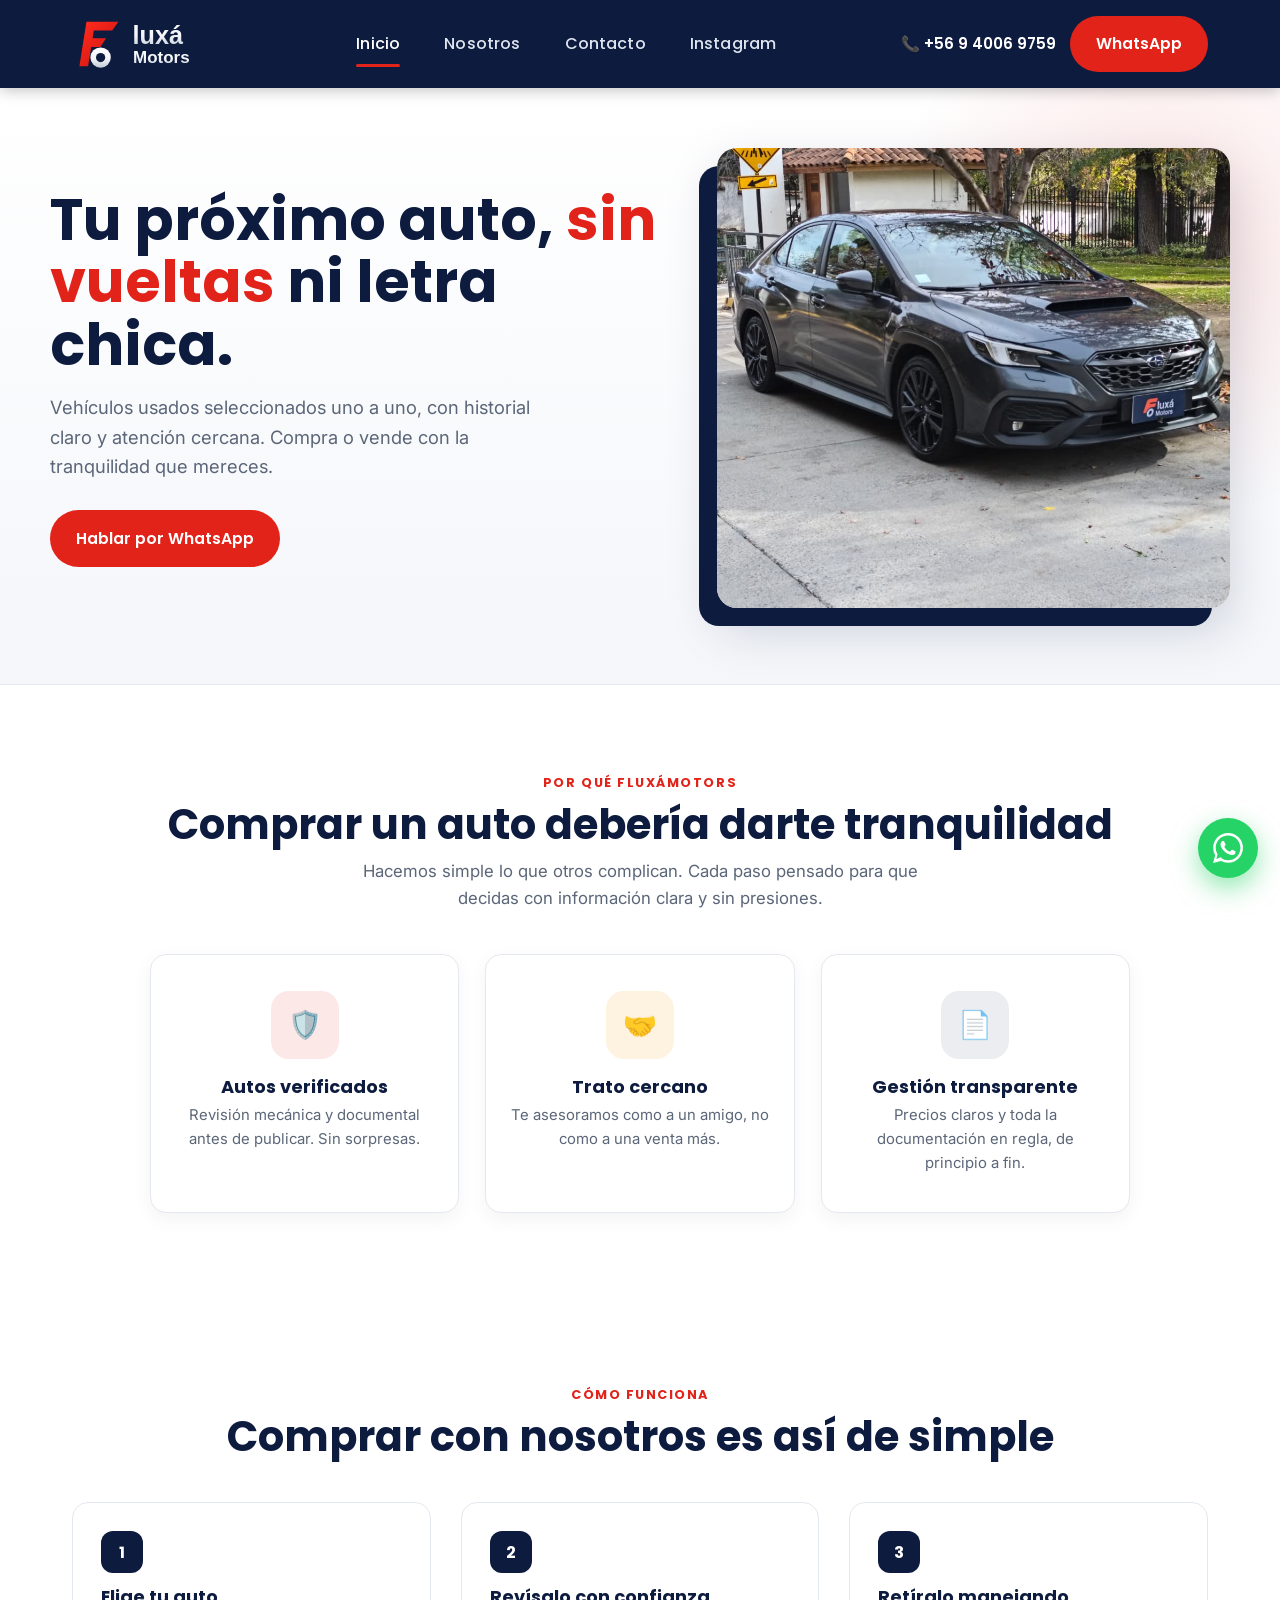
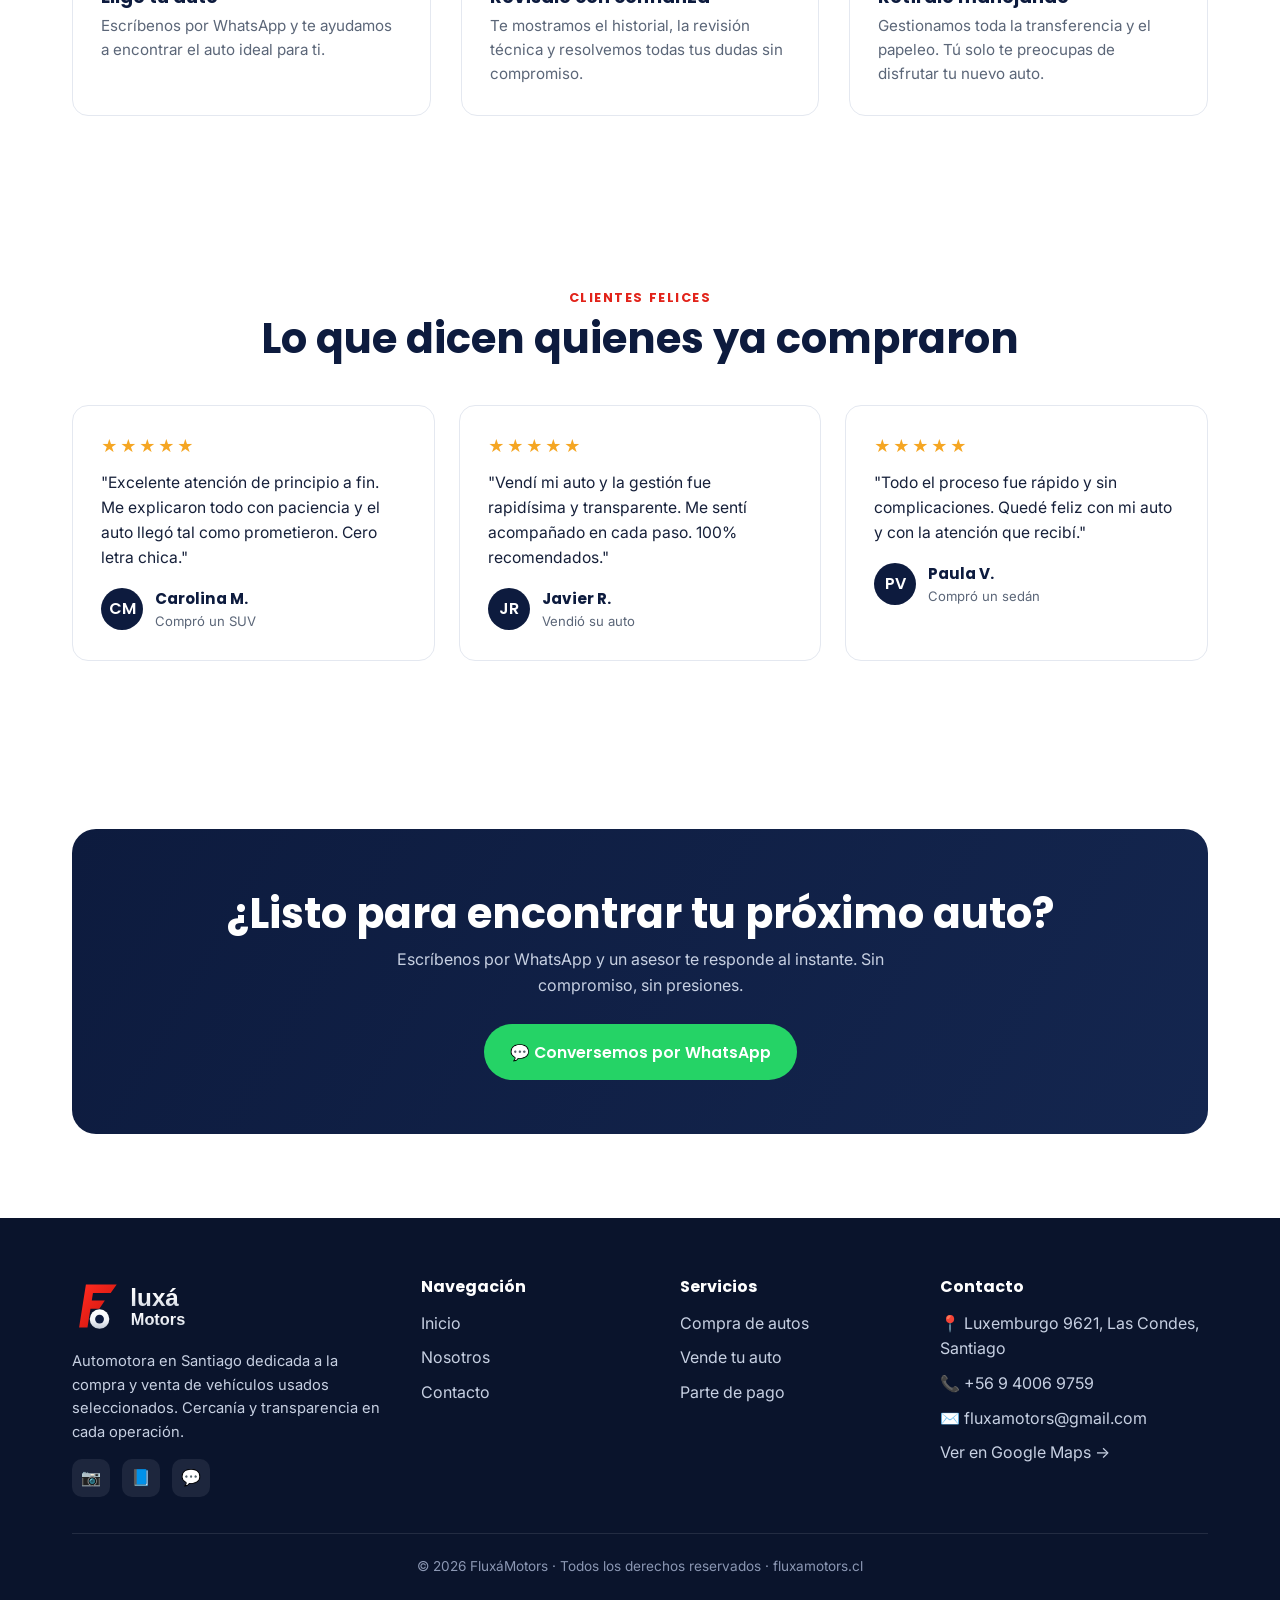
==== index.html @ 3c423410 "Actualiza sitio: nuevo diseño, fotos, datos de contacto; quita financiamiento/inventario" ====
<!DOCTYPE html>
<html lang="es">
<head>
<meta charset="UTF-8">
<meta name="viewport" content="width=device-width, initial-scale=1">
<title>FluxáMotors | Compra y vende tu auto con confianza</title>
<meta name="description" content="Automotora en Santiago. Vehículos usados seleccionados, gestión transparente y atención cercana. Compra y vende tu auto con FluxáMotors.">
<link rel="icon" href="logo.svg">
<link rel="preconnect" href="https://fonts.googleapis.com">
<link rel="preconnect" href="https://fonts.gstatic.com" crossorigin>
<link href="https://fonts.googleapis.com/css2?family=Inter:wght@400;500;600&family=Poppins:wght@500;600;700;800&display=swap" rel="stylesheet">
<link rel="stylesheet" href="styles.css">
</head>
<body>

<!-- HEADER -->
<header class="site-header">
  <div class="container nav">
    <a class="nav__logo" href="index.html"><img src="logo.svg" alt="FluxáMotors"></a>
    <ul class="nav__links">
      <li><a class="active" href="index.html">Inicio</a></li>
      <li><a href="nosotros.html">Nosotros</a></li>
      <li><a href="contacto.html">Contacto</a></li>
      <li><a href="https://www.instagram.com/fluxamotors/" target="_blank" rel="noopener">Instagram</a></li>
    </ul>
    <div class="nav__cta">
      <span class="nav__phone">📞 +56 9 4006 9759</span>
      <a class="btn btn--primary" href="https://wa.me/56940069759" target="_blank" rel="noopener">WhatsApp</a>
      <button class="nav__toggle" aria-label="Menú"><span></span><span></span><span></span></button>
    </div>
  </div>
</header>

<!-- HERO -->
<section class="hero">
  <div class="container hero__inner">
    <div>
      <h1>Tu próximo auto, <span class="accent">sin vueltas</span> ni letra chica.</h1>
      <p>Vehículos usados seleccionados uno a uno, con historial claro y atención cercana. Compra o vende con la tranquilidad que mereces.</p>
      <div class="hero__actions">
        <a class="btn btn--primary" href="https://wa.me/56940069759" target="_blank" rel="noopener">Hablar por WhatsApp</a>
      </div>
    </div>
    <div class="hero__art">
      <img src="auto-fluxamotors.jpg" alt="Auto FluxáMotors">
    </div>
  </div>
</section>

<!-- TRUST -->
<section class="section">
  <div class="container">
    <div class="center" style="margin-bottom:42px">
      <span class="eyebrow">Por qué FluxáMotors</span>
      <h2>Comprar un auto debería darte tranquilidad</h2>
      <p class="lead center">Hacemos simple lo que otros complican. Cada paso pensado para que decidas con información clara y sin presiones.</p>
    </div>
    <div class="trust trust--3">
      <div class="trust__item">
        <div class="trust__icon">🛡️</div>
        <h3>Autos verificados</h3>
        <p>Revisión mecánica y documental antes de publicar. Sin sorpresas.</p>
      </div>
      <div class="trust__item">
        <div class="trust__icon trust__icon--gold">🤝</div>
        <h3>Trato cercano</h3>
        <p>Te asesoramos como a un amigo, no como a una venta más.</p>
      </div>
      <div class="trust__item">
        <div class="trust__icon trust__icon--navy">📄</div>
        <h3>Gestión transparente</h3>
        <p>Precios claros y toda la documentación en regla, de principio a fin.</p>
      </div>
    </div>
  </div>
</section>

<!-- STEPS -->
<section class="section">
  <div class="container">
    <div class="center" style="margin-bottom:42px">
      <span class="eyebrow">Cómo funciona</span>
      <h2>Comprar con nosotros es así de simple</h2>
    </div>
    <div class="steps">
      <div class="step"><div class="step__num">1</div><h3>Elige tu auto</h3><p>Escríbenos por WhatsApp y te ayudamos a encontrar el auto ideal para ti.</p></div>
      <div class="step"><div class="step__num">2</div><h3>Revísalo con confianza</h3><p>Te mostramos el historial, la revisión técnica y resolvemos todas tus dudas sin compromiso.</p></div>
      <div class="step"><div class="step__num">3</div><h3>Retíralo manejando</h3><p>Gestionamos toda la transferencia y el papeleo. Tú solo te preocupas de disfrutar tu nuevo auto.</p></div>
    </div>
  </div>
</section>

<!-- TESTIMONIALS -->
<section class="section">
  <div class="container">
    <div class="center" style="margin-bottom:42px">
      <span class="eyebrow">Clientes felices</span>
      <h2>Lo que dicen quienes ya compraron</h2>
    </div>
    <div class="quotes">
      <div class="quote">
        <div class="quote__stars">★★★★★</div>
        <p>"Excelente atención de principio a fin. Me explicaron todo con paciencia y el auto llegó tal como prometieron. Cero letra chica."</p>
        <div class="quote__author"><div class="quote__avatar">CM</div><div><b>Carolina M.</b><span>Compró un SUV</span></div></div>
      </div>
      <div class="quote">
        <div class="quote__stars">★★★★★</div>
        <p>"Vendí mi auto y la gestión fue rapidísima y transparente. Me sentí acompañado en cada paso. 100% recomendados."</p>
        <div class="quote__author"><div class="quote__avatar">JR</div><div><b>Javier R.</b><span>Vendió su auto</span></div></div>
      </div>
      <div class="quote">
        <div class="quote__stars">★★★★★</div>
        <p>"Todo el proceso fue rápido y sin complicaciones. Quedé feliz con mi auto y con la atención que recibí."</p>
        <div class="quote__author"><div class="quote__avatar">PV</div><div><b>Paula V.</b><span>Compró un sedán</span></div></div>
      </div>
    </div>
  </div>
</section>

<!-- CTA BAND -->
<section class="section">
  <div class="container">
    <div class="cta-band">
      <h2>¿Listo para encontrar tu próximo auto?</h2>
      <p>Escríbenos por WhatsApp y un asesor te responde al instante. Sin compromiso, sin presiones.</p>
      <a class="btn btn--wa" href="https://wa.me/56940069759" target="_blank" rel="noopener">💬 Conversemos por WhatsApp</a>
    </div>
  </div>
</section>

<!-- FOOTER -->
<footer class="site-footer">
  <div class="container">
    <div class="footer__grid">
      <div>
        <img src="logo.svg" alt="FluxáMotors">
        <p>Automotora en Santiago dedicada a la compra y venta de vehículos usados seleccionados. Cercanía y transparencia en cada operación.</p>
        <div class="social">
          <a href="https://www.instagram.com/fluxamotors/" target="_blank" rel="noopener" aria-label="Instagram">📷</a>
          <a href="#" aria-label="Facebook">📘</a>
          <a href="https://wa.me/56940069759" aria-label="WhatsApp">💬</a>
        </div>
      </div>
      <div>
        <h4>Navegación</h4>
        <ul>
          <li><a href="index.html">Inicio</a></li>
          <li><a href="nosotros.html">Nosotros</a></li>
          <li><a href="contacto.html">Contacto</a></li>
        </ul>
      </div>
      <div>
        <h4>Servicios</h4>
        <ul>
          <li><a href="https://wa.me/56940069759" target="_blank" rel="noopener">Compra de autos</a></li>
          <li><a href="contacto.html">Vende tu auto</a></li>
          <li><a href="contacto.html">Parte de pago</a></li>
        </ul>
      </div>
      <div>
        <h4>Contacto</h4>
        <ul>
          <li>📍 Luxemburgo 9621, Las Condes, Santiago</li>
          <li>📞 +56 9 4006 9759</li>
          <li>✉️ fluxamotors@gmail.com</li>
          <li><a href="https://www.google.com/maps/search/?api=1&query=Luxemburgo+9621%2C+Las+Condes%2C+Santiago" target="_blank" rel="noopener">Ver en Google Maps →</a></li>
        </ul>
      </div>
    </div>
    <div class="footer__bottom">© 2026 FluxáMotors · Todos los derechos reservados · fluxamotors.cl</div>
  </div>
</footer>

<a class="wa-float" href="https://wa.me/56940069759" target="_blank" rel="noopener" aria-label="WhatsApp">
  <svg width="30" height="30" viewBox="0 0 24 24" fill="currentColor"><path d="M.057 24l1.687-6.163a11.867 11.867 0 01-1.587-5.946C.16 5.335 5.495 0 12.05 0a11.82 11.82 0 018.413 3.488 11.82 11.82 0 013.48 8.414c-.003 6.557-5.338 11.892-11.893 11.892a11.9 11.9 0 01-5.688-1.448L.057 24zm6.597-3.807c1.676.995 3.276 1.591 5.392 1.592 5.448 0 9.886-4.434 9.889-9.885.002-5.462-4.415-9.89-9.881-9.892-5.452 0-9.887 4.434-9.889 9.884a9.86 9.86 0 001.51 5.26l-.999 3.648 3.978-1.607zm11.387-5.464c-.074-.124-.272-.198-.57-.347-.297-.149-1.758-.868-2.031-.967-.272-.099-.47-.149-.669.149-.198.297-.768.967-.941 1.165-.173.198-.347.223-.644.074-.297-.149-1.255-.462-2.39-1.475-.883-.788-1.48-1.761-1.653-2.059-.173-.297-.018-.458.13-.606.134-.133.297-.347.446-.521.151-.172.2-.296.3-.495.099-.198.05-.372-.025-.521-.075-.148-.669-1.611-.916-2.206-.242-.579-.487-.501-.669-.51l-.57-.01c-.198 0-.52.074-.792.372s-1.04 1.016-1.04 2.479 1.065 2.876 1.213 3.074c.149.198 2.095 3.2 5.076 4.487.71.306 1.263.489 1.694.626.712.226 1.36.194 1.872.118.571-.085 1.758-.719 2.006-1.413.248-.695.248-1.29.173-1.414z"/></svg>
</a>

<script src="main.js"></script>
</body>
</html>
---- styles.css ----
/* ===== FluxáMotors – Design System ===== */
:root{
  --navy:#0d1b3e;        /* fondo logo */
  --navy-2:#0a142c;      /* navy más profundo */
  --navy-soft:#14264f;
  --red:#e2231a;
  --red-dark:#c8140d;
  --silver:#c2cad6;
  --silver-light:#eef1f6;
  --ink:#16203a;
  --muted:#5b6678;
  --paper:#ffffff;
  --bg-soft:#f4f6fa;
  --line:#e4e8f0;
  --radius:16px;
  --radius-sm:10px;
  --shadow:0 10px 30px rgba(13,27,62,.08);
  --shadow-lg:0 20px 50px rgba(13,27,62,.16);
  --maxw:1180px;
  --font-head:'Poppins',-apple-system,Segoe UI,Roboto,sans-serif;
  --font-body:'Inter',-apple-system,Segoe UI,Roboto,sans-serif;
}
*{box-sizing:border-box;margin:0;padding:0}
html{scroll-behavior:smooth}
body{font-family:var(--font-body);color:var(--ink);background:var(--paper);line-height:1.6;-webkit-font-smoothing:antialiased}
img{max-width:100%;display:block}
a{color:inherit;text-decoration:none}
h1,h2,h3,h4{font-family:var(--font-head);line-height:1.15;font-weight:700;color:var(--navy)}
.container{max-width:var(--maxw);margin:0 auto;padding:0 22px}
.section{padding:84px 0}
.section--soft{background:var(--bg-soft)}
.eyebrow{color:var(--red);font-weight:700;letter-spacing:.12em;text-transform:uppercase;font-size:.8rem;font-family:var(--font-head)}
.section h2{font-size:clamp(1.8rem,3.4vw,2.6rem);margin:.4rem 0 .6rem}
.section .lead{color:var(--muted);max-width:620px;font-size:1.05rem}
.center{text-align:center;margin-left:auto;margin-right:auto}

/* Buttons */
.btn{display:inline-flex;align-items:center;gap:.5rem;padding:.85rem 1.5rem;border-radius:999px;font-weight:600;font-family:var(--font-head);font-size:.98rem;transition:.18s ease;border:2px solid transparent;cursor:pointer}
.btn--primary{background:var(--red);color:#fff}
.btn--primary:hover{background:var(--red-dark);transform:translateY(-2px);box-shadow:0 8px 20px rgba(226,35,26,.35)}
.btn--ghost{background:transparent;color:#fff;border-color:rgba(255,255,255,.5)}
.btn--ghost:hover{background:#fff;color:var(--navy)}
.btn--dark{background:var(--navy);color:#fff}
.btn--dark:hover{background:var(--navy-soft);transform:translateY(-2px)}
.btn--wa{background:#25D366;color:#fff}
.btn--wa:hover{background:#1eb858;transform:translateY(-2px)}

/* Header */
.site-header{position:sticky;top:0;z-index:50;background:var(--navy);box-shadow:0 2px 14px rgba(0,0,0,.25)}
.nav{display:flex;align-items:center;justify-content:space-between;height:88px}
.nav__logo img{height:58px;width:auto}
.nav__links{display:flex;gap:44px;list-style:none;align-items:center}
.nav__links a{color:#dfe5f0;font-family:var(--font-head);font-weight:500;font-size:1rem;letter-spacing:.01em;transition:.15s}
.nav__links a:hover,.nav__links a.active{color:#fff}
.nav__links a.active{position:relative}
.nav__links a.active::after{content:"";position:absolute;left:0;right:0;bottom:-12px;height:3px;background:var(--red);border-radius:3px}
.nav__cta{display:flex;align-items:center;gap:14px}
.nav__phone{color:#fff;font-family:var(--font-head);font-weight:600;font-size:.95rem;display:flex;align-items:center;gap:7px}
.nav__toggle{display:none;background:none;border:0;cursor:pointer;flex-direction:column;gap:5px}
.nav__toggle span{width:26px;height:3px;background:#fff;border-radius:3px}

/* Hero */
.hero{position:relative;background:linear-gradient(180deg,#fff 0%,var(--bg-soft) 100%);color:var(--ink);overflow:hidden;border-bottom:1px solid var(--line)}
.hero::after{content:"";position:absolute;right:-160px;top:-120px;width:560px;height:560px;background:radial-gradient(circle,rgba(226,35,26,.12),transparent 70%);pointer-events:none}
.hero__inner{position:relative;z-index:1;display:grid;grid-template-columns:1.1fr .9fr;gap:40px;align-items:center;padding:60px 0 76px}
.hero h1{color:var(--navy);font-size:clamp(2.2rem,4.8vw,3.6rem);line-height:1.08}
.hero h1 .accent{color:var(--red)}
.hero p{color:var(--muted);font-size:1.15rem;margin:1.1rem 0 1.8rem;max-width:520px}
.hero__actions{display:flex;gap:14px;flex-wrap:wrap}
.hero__art{position:relative;z-index:2}
.hero__art img{border-radius:20px;box-shadow:-18px 18px 0 0 var(--navy),0 20px 50px rgba(13,27,62,.18);display:block;width:100%;height:460px;object-fit:cover}
.hero__badges{display:flex;gap:26px;margin-top:34px;flex-wrap:wrap}
.hero__badge{display:flex;align-items:center;gap:10px;color:var(--muted);font-size:.92rem}
.hero__badge b{color:var(--navy);font-family:var(--font-head)}

/* Search bar */
.searchbar{background:#fff;border-radius:var(--radius);box-shadow:var(--shadow-lg);padding:18px;display:grid;grid-template-columns:1fr 1fr 1fr auto;gap:12px;margin-top:-44px;position:relative;z-index:5}
.searchbar label{font-size:.72rem;font-weight:700;color:var(--muted);text-transform:uppercase;letter-spacing:.05em;display:block;margin-bottom:5px}
.searchbar select,.searchbar input{width:100%;border:1px solid var(--line);border-radius:var(--radius-sm);padding:.7rem .8rem;font-family:var(--font-body);font-size:.95rem;background:#fff;color:var(--ink)}
.searchbar .field{display:flex;flex-direction:column;justify-content:flex-end}

/* Trust badges row */
.trust{display:grid;grid-template-columns:repeat(4,1fr);gap:26px}
.trust--3{grid-template-columns:repeat(3,1fr);max-width:980px;margin:0 auto}
.trust__item{text-align:center;padding:36px 24px;background:#fff;border:1px solid var(--line);border-radius:var(--radius);transition:.2s;box-shadow:0 6px 20px rgba(13,27,62,.05)}
.trust__item:hover{transform:translateY(-5px);box-shadow:var(--shadow)}
.trust__icon{width:68px;height:68px;border-radius:18px;display:grid;place-items:center;margin:0 auto 18px;background:rgba(226,35,26,.1);color:var(--red);font-size:1.7rem}
.trust__icon--navy{background:rgba(13,27,62,.08);color:var(--navy)}
.trust__icon--gold{background:rgba(245,166,35,.14);color:#c9881d}
.trust__item h3{font-size:1.12rem;margin-bottom:.4rem}
.trust__item p{color:var(--muted);font-size:.93rem}

/* Car grid */
.grid{display:grid;grid-template-columns:repeat(3,1fr);gap:26px}
.car{background:#fff;border:1px solid var(--line);border-radius:var(--radius);overflow:hidden;transition:.2s;display:flex;flex-direction:column}
.car:hover{transform:translateY(-5px);box-shadow:var(--shadow-lg)}
.car__media{position:relative;aspect-ratio:16/10;background:#dfe4ee;overflow:hidden}
.car__media img{width:100%;height:100%;object-fit:cover}
.car__tag{position:absolute;top:12px;left:12px;background:var(--red);color:#fff;font-family:var(--font-head);font-weight:600;font-size:.74rem;padding:.3rem .7rem;border-radius:999px}
.car__body{padding:18px 18px 20px;display:flex;flex-direction:column;flex:1}
.car__title{font-family:var(--font-head);font-weight:600;font-size:1.12rem;color:var(--navy)}
.car__year{color:var(--muted);font-size:.9rem;margin-bottom:.7rem}
.car__specs{display:flex;gap:14px;color:var(--muted);font-size:.83rem;flex-wrap:wrap;margin-bottom:1rem}
.car__specs span{display:flex;align-items:center;gap:5px}
.car__price{font-family:var(--font-head);font-weight:700;font-size:1.4rem;color:var(--navy);margin-top:auto}
.car__cta{margin-top:14px}
.car__cta .btn{width:100%;justify-content:center}

/* Steps */
.steps{display:grid;grid-template-columns:repeat(3,1fr);gap:30px;counter-reset:step}
.step{position:relative;padding:28px;background:#fff;border-radius:var(--radius);border:1px solid var(--line)}
.step__num{width:42px;height:42px;border-radius:12px;background:var(--navy);color:#fff;font-family:var(--font-head);font-weight:700;display:grid;place-items:center;margin-bottom:14px}
.step h3{font-size:1.12rem;margin-bottom:.35rem}
.step p{color:var(--muted);font-size:.95rem}

/* CTA band */
.cta-band{background:linear-gradient(120deg,var(--navy),var(--navy-soft));color:#fff;border-radius:24px;padding:54px;text-align:center}
.cta-band h2{color:#fff}
.cta-band p{color:#c7d0e2;max-width:560px;margin:.6rem auto 1.6rem}

/* Testimonials */
.quotes{display:grid;grid-template-columns:repeat(3,1fr);gap:24px}
.quote{background:#fff;border:1px solid var(--line);border-radius:var(--radius);padding:28px}
.quote__stars{color:#f5a623;margin-bottom:.6rem;letter-spacing:2px}
.quote p{font-size:.98rem;color:var(--ink)}
.quote__author{margin-top:16px;display:flex;align-items:center;gap:12px}
.quote__avatar{width:42px;height:42px;border-radius:50%;background:var(--navy);color:#fff;display:grid;place-items:center;font-family:var(--font-head);font-weight:600}
.quote__author b{font-family:var(--font-head);color:var(--navy);font-size:.95rem}
.quote__author span{display:block;color:var(--muted);font-size:.82rem}

/* Forms */
.form{display:grid;gap:16px}
.form .row{display:grid;grid-template-columns:1fr 1fr;gap:16px}
.form label{font-weight:600;font-size:.88rem;color:var(--navy);margin-bottom:5px;display:block;font-family:var(--font-head)}
.form input,.form select,.form textarea{width:100%;border:1px solid var(--line);border-radius:var(--radius-sm);padding:.8rem .9rem;font-family:var(--font-body);font-size:.96rem}
.form textarea{min-height:120px;resize:vertical}

/* Founder quote */
.founder-quote{border-left:4px solid var(--red);padding-left:20px;margin-top:24px}
.founder-quote p{color:var(--ink);font-size:.98rem;margin-bottom:.65rem}
.founder-quote footer{font-family:var(--font-head);font-weight:600;color:var(--navy);font-size:.9rem;margin-top:.3rem}

/* Info cards (contacto/nosotros) */
.split{display:grid;grid-template-columns:1fr 1fr;gap:46px;align-items:center}
.infolist{list-style:none;display:grid;gap:18px}
.infolist li{display:flex;gap:14px;align-items:flex-start}
.infolist .ic{width:46px;height:46px;border-radius:12px;background:rgba(226,35,26,.1);color:var(--red);display:grid;place-items:center;flex:none}
.infolist b{font-family:var(--font-head);color:var(--navy);display:block}
.infolist span{color:var(--muted);font-size:.95rem}

.locationcard{width:100%;height:340px;display:flex;align-items:center;justify-content:center;background:linear-gradient(135deg,var(--navy),var(--navy-2));border-radius:16px;box-shadow:var(--shadow-lg);position:relative;overflow:hidden}
.locationcard::before{content:'';position:absolute;inset:0;background:radial-gradient(circle at 50% 100%,rgba(226,35,26,.3),transparent 60%)}
.locationcard__logo{width:210px;height:auto;position:relative;z-index:1;filter:drop-shadow(0 10px 24px rgba(0,0,0,.35))}

/* Page hero (interior) */
.pagehero{position:relative;background:var(--bg-soft);padding:52px 0 46px;overflow:hidden;border-bottom:1px solid var(--line)}
.pagehero::after{content:"";position:absolute;right:-140px;top:-150px;width:380px;height:380px;background:radial-gradient(circle,rgba(226,35,26,.10),transparent 70%);pointer-events:none}
.pagehero .container{position:relative;z-index:1}
.pagehero h1{color:var(--navy);font-size:clamp(1.9rem,4vw,2.8rem)}
.pagehero p{color:var(--muted);margin-top:.5rem;max-width:560px}
.breadcrumb{color:var(--muted);font-size:.85rem;margin-bottom:.8rem}
.breadcrumb a:hover{color:var(--red)}

/* Filter bar (inventario) */
.filters{display:flex;gap:12px;flex-wrap:wrap;background:#fff;border:1px solid var(--line);border-radius:var(--radius);padding:16px;box-shadow:var(--shadow)}
.filters select,.filters input{border:1px solid var(--line);border-radius:var(--radius-sm);padding:.65rem .8rem;font-family:var(--font-body);font-size:.92rem;min-width:150px;flex:1}

/* Footer */
.site-footer{background:var(--navy-2);color:#c7d0e2;padding:60px 0 26px}
.footer__grid{display:grid;grid-template-columns:1.4fr 1fr 1fr 1.2fr;gap:36px;padding-bottom:36px;border-bottom:1px solid rgba(255,255,255,.1)}
.footer__grid img{height:56px;margin-bottom:16px}
.footer__grid h4{color:#fff;font-size:1rem;margin-bottom:14px}
.footer__grid ul{list-style:none;display:grid;gap:9px}
.footer__grid a:hover{color:#fff}
.footer__grid p{font-size:.92rem}
.social{display:flex;gap:12px;margin-top:14px}
.social a{width:38px;height:38px;border-radius:10px;background:rgba(255,255,255,.08);display:grid;place-items:center;transition:.18s}
.social a:hover{background:var(--red)}
.footer__bottom{text-align:center;padding-top:22px;font-size:.85rem;color:#8b97b3}

/* WhatsApp float */
.wa-float{position:fixed;right:22px;bottom:22px;z-index:60;background:#25D366;color:#fff;width:60px;height:60px;border-radius:50%;display:grid;place-items:center;box-shadow:0 10px 26px rgba(37,211,102,.5);transition:.2s;animation:wapulse 2.4s infinite}
.wa-float:hover{transform:scale(1.08)}
@keyframes wapulse{0%{box-shadow:0 0 0 0 rgba(37,211,102,.5)}70%{box-shadow:0 0 0 16px rgba(37,211,102,0)}100%{box-shadow:0 0 0 0 rgba(37,211,102,0)}}

/* Responsive */
@media(max-width:960px){
  .hero__inner{grid-template-columns:1fr;padding:56px 0 70px}
  .hero__art{display:none}
  .trust,.grid,.steps,.quotes{grid-template-columns:1fr 1fr}
  .footer__grid{grid-template-columns:1fr 1fr}
  .split{grid-template-columns:1fr;gap:30px}
  .searchbar{grid-template-columns:1fr 1fr}
}
@media(max-width:680px){
  .nav__links{position:fixed;inset:88px 0 auto 0;background:var(--navy);flex-direction:column;padding:20px 22px;gap:18px;display:none;border-top:1px solid rgba(255,255,255,.1)}
  .nav__links.open{display:flex}
  .nav__toggle{display:flex}
  .nav__phone{display:none}
  .trust,.grid,.steps,.quotes,.searchbar,.form .row{grid-template-columns:1fr}
  .footer__grid{grid-template-columns:1fr}
  .section{padding:56px 0}
  .cta-band{padding:36px 22px}
}
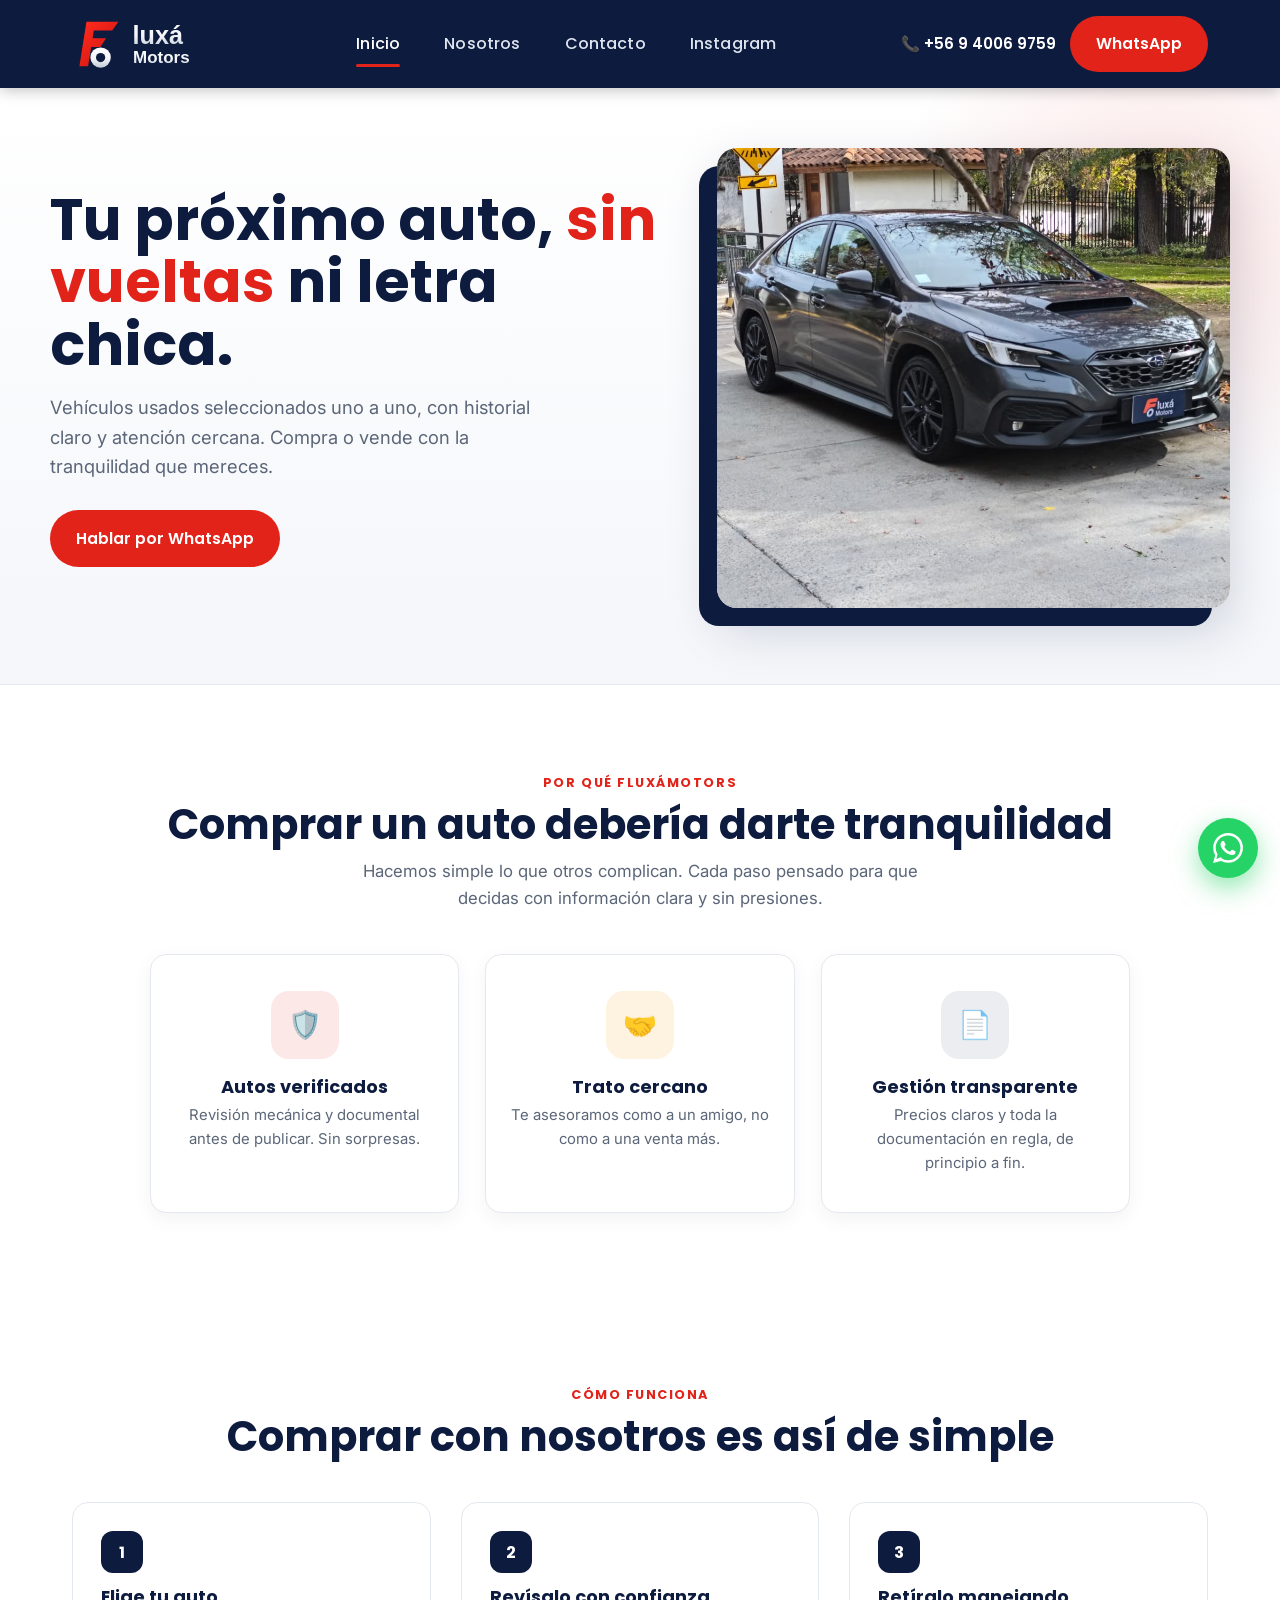
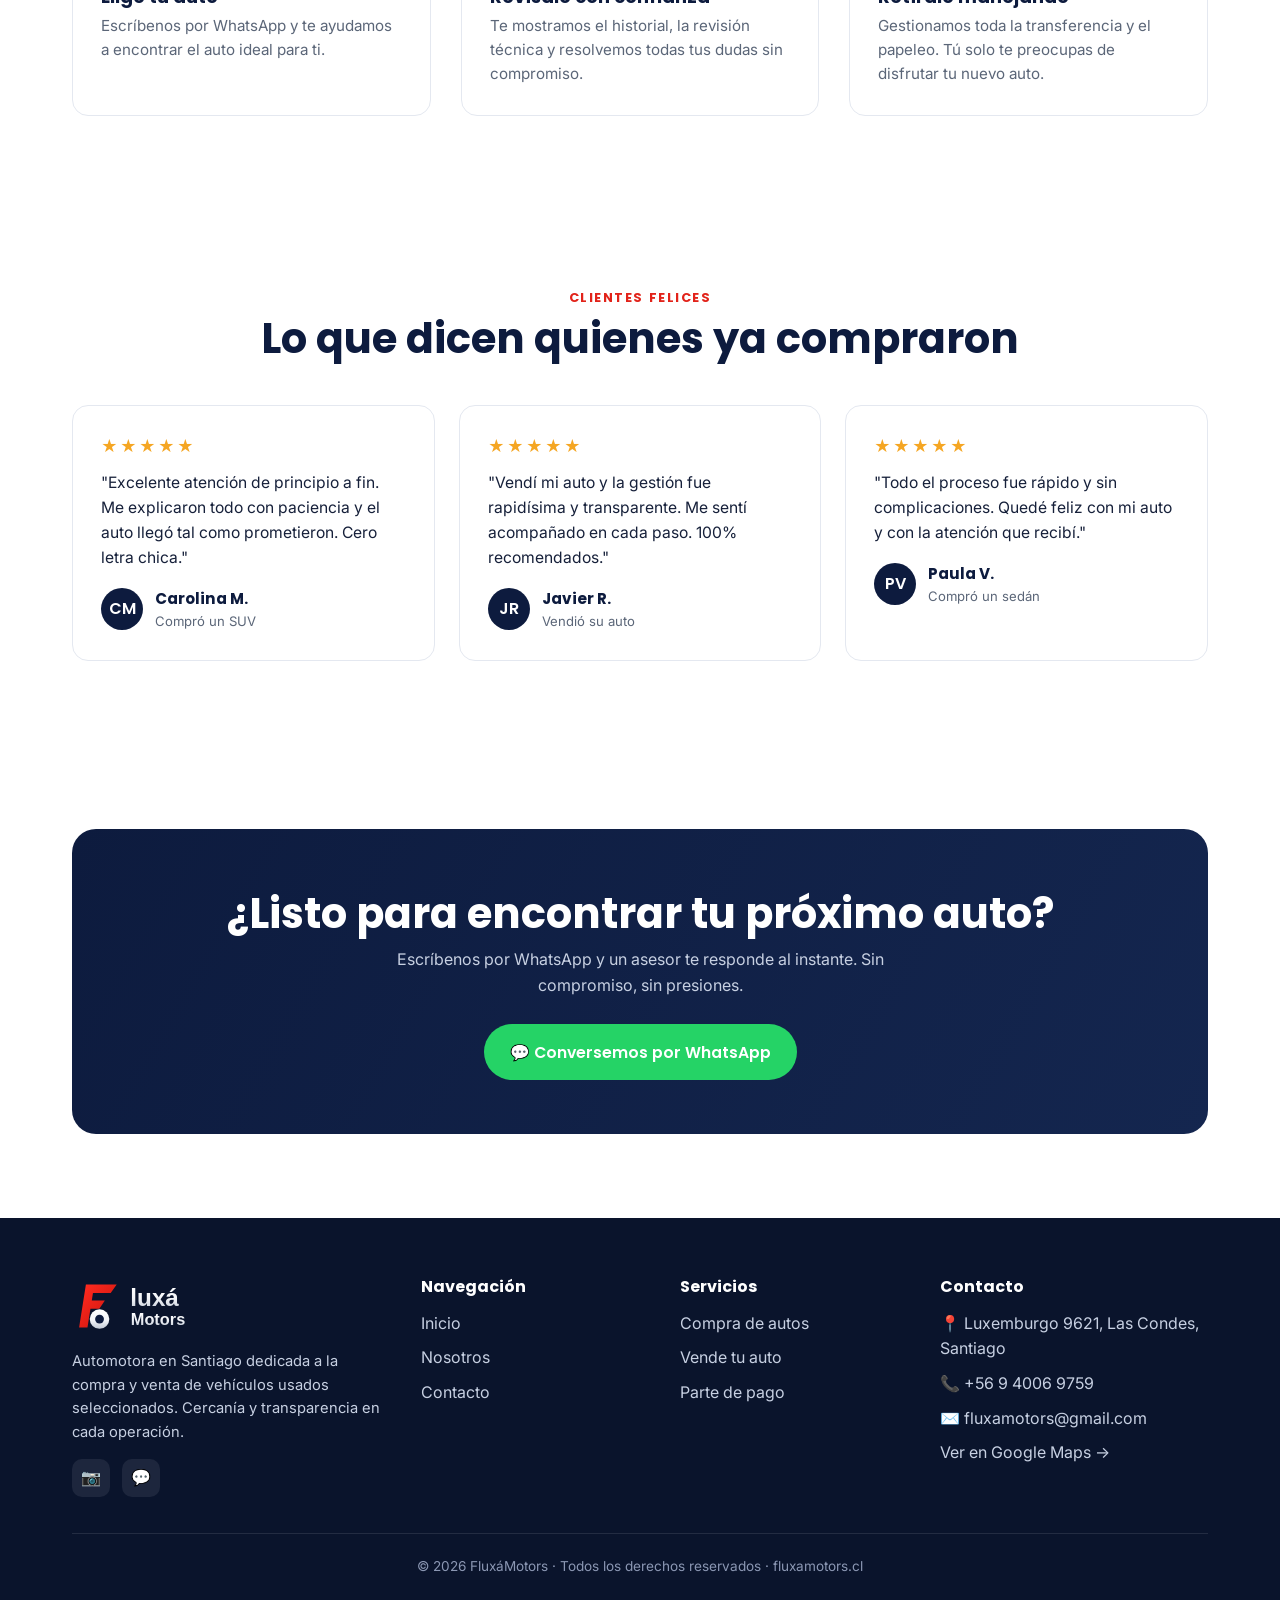
==== commit af45c028: "Consistencia de direccion, menu y SEO en las 5 paginas" ====
--- a/index.html
+++ b/index.html
@@ -5,11 +5,53 @@
 <meta name="viewport" content="width=device-width, initial-scale=1">
 <title>FluxáMotors | Compra y vende tu auto con confianza</title>
 <meta name="description" content="Automotora en Santiago. Vehículos usados seleccionados, gestión transparente y atención cercana. Compra y vende tu auto con FluxáMotors.">
+<link rel="canonical" href="https://www.fluxamotors.cl/">
+<meta name="robots" content="index, follow">
+
+<meta property="og:type" content="website">
+<meta property="og:title" content="FluxáMotors | Compra y vende tu auto con confianza">
+<meta property="og:description" content="Automotora en Santiago. Vehículos usados seleccionados, gestión transparente y atención cercana. Compra y vende tu auto con FluxáMotors.">
+<meta property="og:image" content="https://www.fluxamotors.cl/auto-fluxamotors.jpg">
+<meta property="og:url" content="https://www.fluxamotors.cl/">
+<meta property="og:locale" content="es_CL">
+
+<meta name="twitter:card" content="summary_large_image">
+<meta name="twitter:title" content="FluxáMotors | Compra y vende tu auto con confianza">
+<meta name="twitter:description" content="Automotora en Santiago. Vehículos usados seleccionados, gestión transparente y atención cercana. Compra y vende tu auto con FluxáMotors.">
+<meta name="twitter:image" content="https://www.fluxamotors.cl/auto-fluxamotors.jpg">
+
 <link rel="icon" href="logo.svg">
 <link rel="preconnect" href="https://fonts.googleapis.com">
 <link rel="preconnect" href="https://fonts.gstatic.com" crossorigin>
 <link href="https://fonts.googleapis.com/css2?family=Inter:wght@400;500;600&family=Poppins:wght@500;600;700;800&display=swap" rel="stylesheet">
 <link rel="stylesheet" href="styles.css">
+<script type="application/ld+json">
+{
+  "@context": "https://schema.org",
+  "@type": "AutoDealer",
+  "name": "FluxáMotors",
+  "image": "https://www.fluxamotors.cl/auto-fluxamotors.jpg",
+  "logo": "https://www.fluxamotors.cl/logo.svg",
+  "telephone": "+56940069759",
+  "email": "fluxamotors@gmail.com",
+  "priceRange": "$$",
+  "address": {
+    "@type": "PostalAddress",
+    "streetAddress": "Luxemburgo 9621",
+    "addressLocality": "Las Condes",
+    "addressRegion": "Santiago",
+    "addressCountry": "CL"
+  },
+  "openingHoursSpecification": {
+    "@type": "OpeningHoursSpecification",
+    "dayOfWeek": ["Monday","Tuesday","Wednesday","Thursday","Friday"],
+    "opens": "09:00",
+    "closes": "18:00"
+  },
+  "sameAs": ["https://www.instagram.com/fluxamotors/"],
+  "url": "https://www.fluxamotors.cl/"
+}
+</script>
 </head>
 <body>
 
@@ -137,8 +179,7 @@
         <p>Automotora en Santiago dedicada a la compra y venta de vehículos usados seleccionados. Cercanía y transparencia en cada operación.</p>
         <div class="social">
           <a href="https://www.instagram.com/fluxamotors/" target="_blank" rel="noopener" aria-label="Instagram">📷</a>
-          <a href="#" aria-label="Facebook">📘</a>
-          <a href="https://wa.me/56940069759" aria-label="WhatsApp">💬</a>
+                    <a href="https://wa.me/56940069759" aria-label="WhatsApp">💬</a>
         </div>
       </div>
       <div>
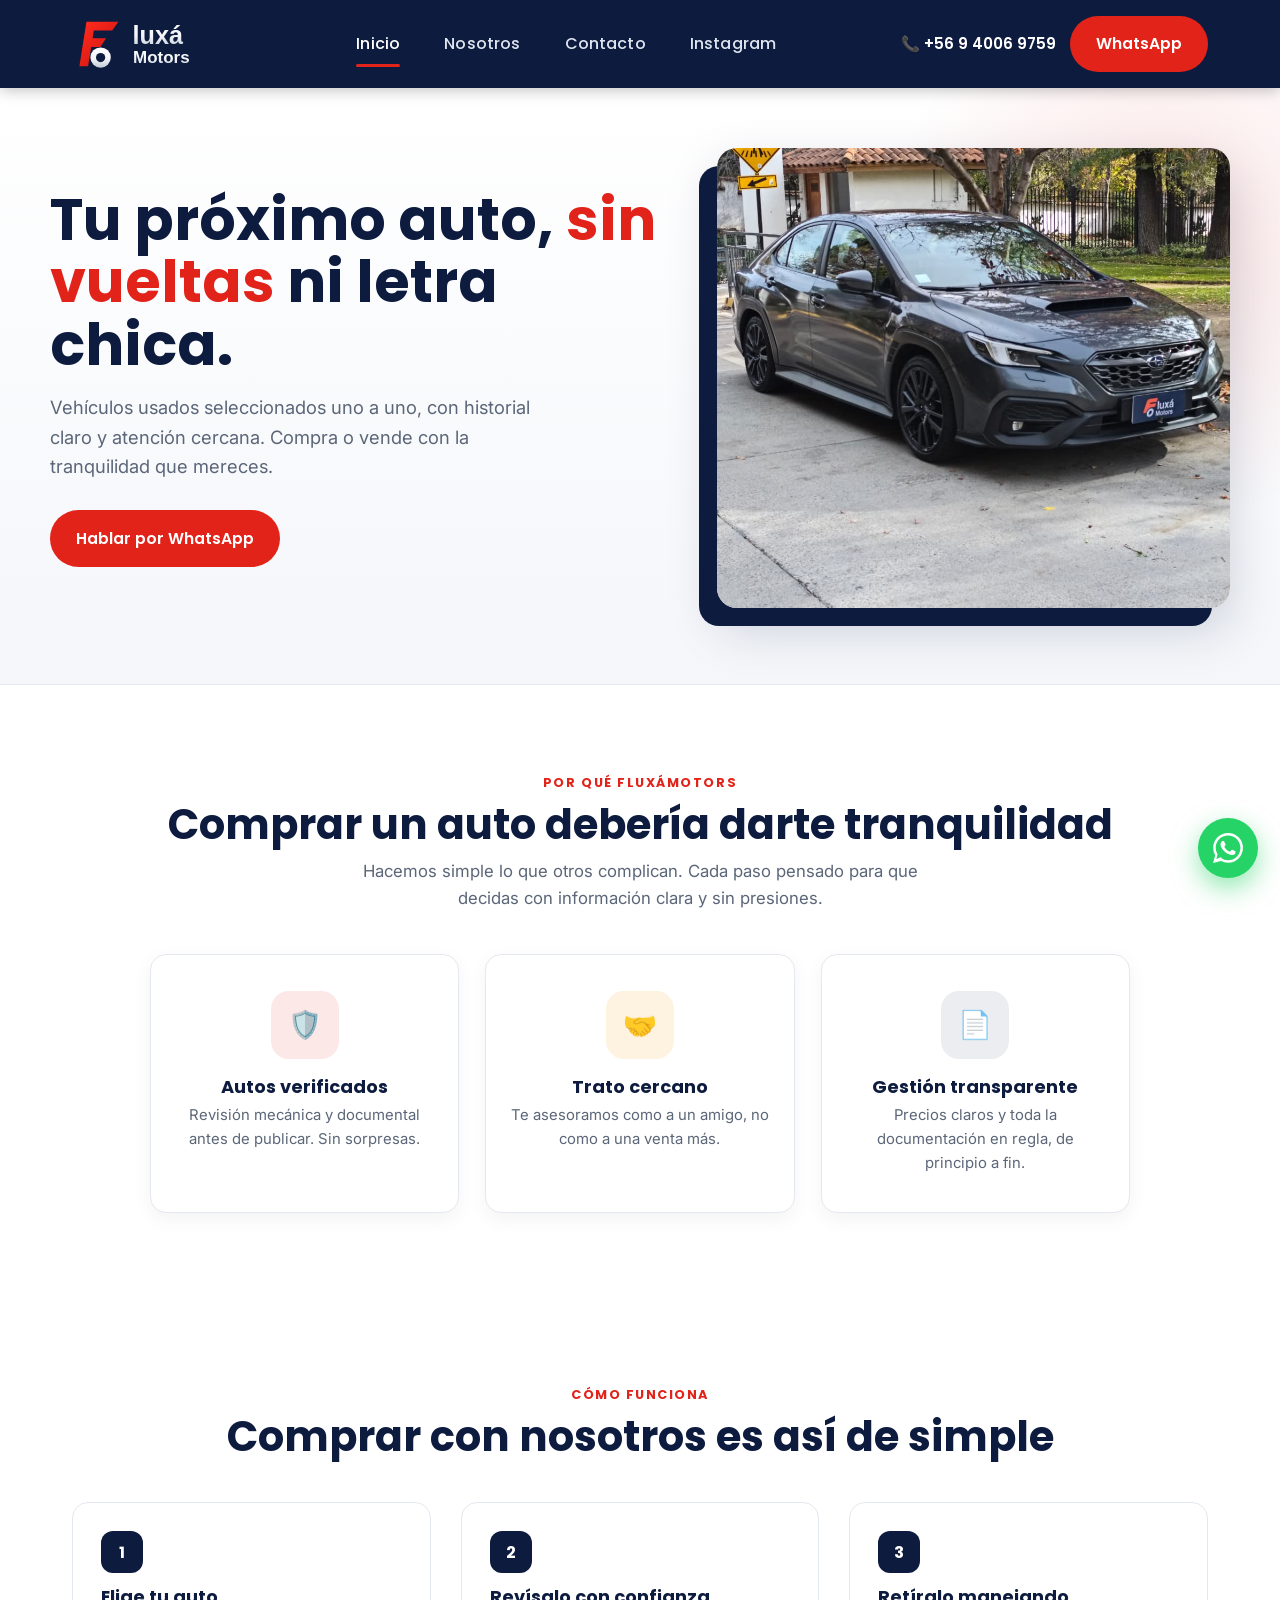
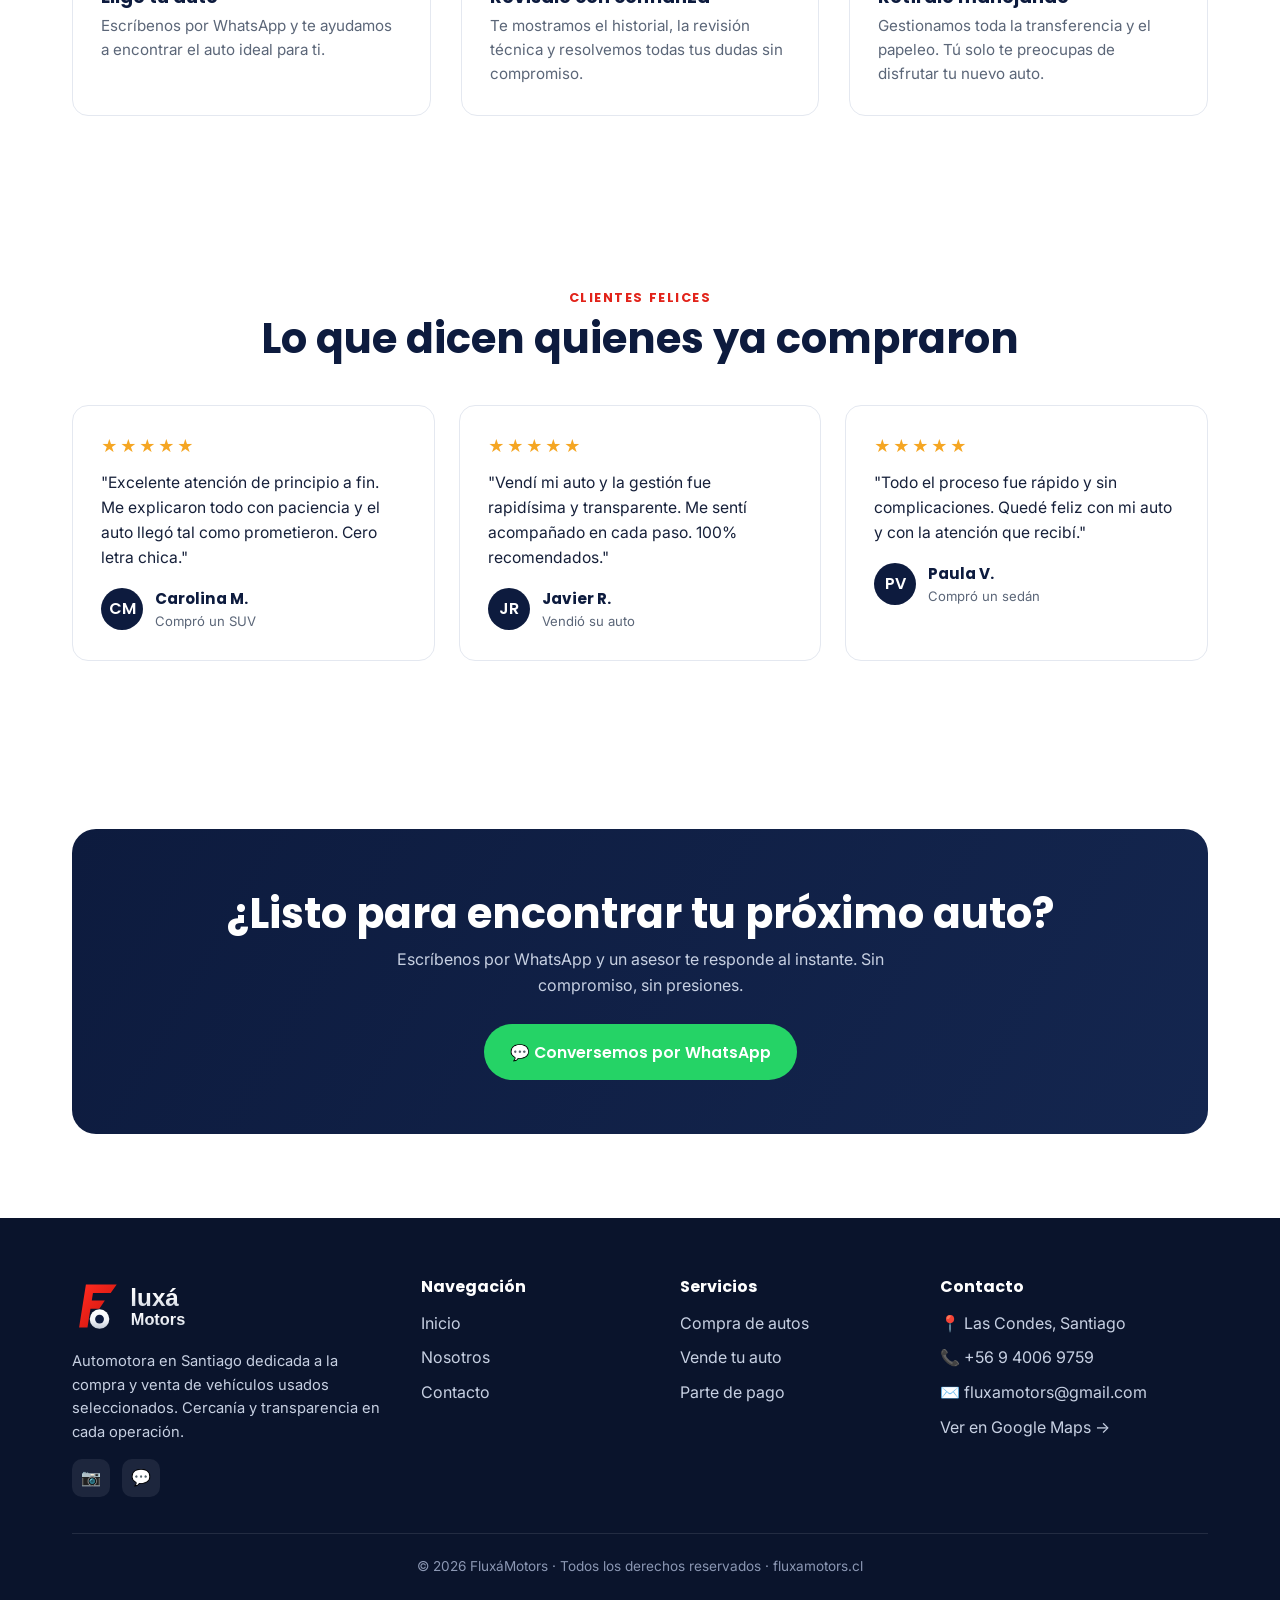
==== commit 106473b0: "Quita la direccion exacta: solo se muestra Las Condes" ====
--- a/index.html
+++ b/index.html
@@ -3,24 +3,46 @@
 <head>
 <meta charset="UTF-8">
 <meta name="viewport" content="width=device-width, initial-scale=1">
+<meta name="google-site-verification" content="idxcSu2Uqe_HOJt-FXNfpXL3ZJxicrYe0417DFcEg44">
 <title>FluxáMotors | Compra y vende tu auto con confianza</title>
 <meta name="description" content="Automotora en Santiago. Vehículos usados seleccionados, gestión transparente y atención cercana. Compra y vende tu auto con FluxáMotors.">
 <link rel="canonical" href="https://www.fluxamotors.cl/">
-<meta name="robots" content="index, follow">
+<link rel="alternate" hreflang="es-CL" href="https://www.fluxamotors.cl/">
+<link rel="alternate" hreflang="es" href="https://www.fluxamotors.cl/">
+<link rel="alternate" hreflang="x-default" href="https://www.fluxamotors.cl/">
+<meta name="geo.region" content="CL-RM">
+<meta name="geo.placename" content="Las Condes, Santiago">
+<meta name="author" content="FluxáMotors">
+<meta name="robots" content="index, follow, max-snippet:-1, max-image-preview:large, max-video-preview:-1">
 
 <meta property="og:type" content="website">
 <meta property="og:title" content="FluxáMotors | Compra y vende tu auto con confianza">
 <meta property="og:description" content="Automotora en Santiago. Vehículos usados seleccionados, gestión transparente y atención cercana. Compra y vende tu auto con FluxáMotors.">
-<meta property="og:image" content="https://www.fluxamotors.cl/auto-fluxamotors.jpg">
+<meta property="og:image" content="https://www.fluxamotors.cl/og-image.jpg">
+<meta property="og:image:secure_url" content="https://www.fluxamotors.cl/og-image.jpg">
+<meta property="og:image:type" content="image/jpeg">
+<meta property="og:image:width" content="1200">
+<meta property="og:image:height" content="630">
+<meta property="og:image:alt" content="Fluxá Motors — Compra y vende tu auto con confianza. WhatsApp +56 9 4006 9759">
+<meta property="og:site_name" content="FluxáMotors">
 <meta property="og:url" content="https://www.fluxamotors.cl/">
 <meta property="og:locale" content="es_CL">
 
 <meta name="twitter:card" content="summary_large_image">
 <meta name="twitter:title" content="FluxáMotors | Compra y vende tu auto con confianza">
 <meta name="twitter:description" content="Automotora en Santiago. Vehículos usados seleccionados, gestión transparente y atención cercana. Compra y vende tu auto con FluxáMotors.">
-<meta name="twitter:image" content="https://www.fluxamotors.cl/auto-fluxamotors.jpg">
-
-<link rel="icon" href="logo.svg">
+<meta name="twitter:image" content="https://www.fluxamotors.cl/og-image.jpg">
+<meta name="twitter:image:alt" content="Fluxá Motors — Compra y vende tu auto con confianza. WhatsApp +56 9 4006 9759">
+
+<link rel="icon" href="/favicon.ico" sizes="32x32">
+<link rel="icon" href="/favicon.svg" type="image/svg+xml">
+<link rel="icon" type="image/png" sizes="96x96" href="/favicon-96x96.png">
+<link rel="apple-touch-icon" sizes="180x180" href="/apple-touch-icon.png">
+<link rel="manifest" href="/site.webmanifest">
+<meta name="theme-color" content="#0d1b3e">
+<meta name="apple-mobile-web-app-title" content="FluxáMotors">
+<meta name="application-name" content="FluxáMotors">
+<meta name="msapplication-TileColor" content="#0d1b3e">
 <link rel="preconnect" href="https://fonts.googleapis.com">
 <link rel="preconnect" href="https://fonts.gstatic.com" crossorigin>
 <link href="https://fonts.googleapis.com/css2?family=Inter:wght@400;500;600&family=Poppins:wght@500;600;700;800&display=swap" rel="stylesheet">
@@ -31,13 +53,12 @@
   "@type": "AutoDealer",
   "name": "FluxáMotors",
   "image": "https://www.fluxamotors.cl/auto-fluxamotors.jpg",
-  "logo": "https://www.fluxamotors.cl/logo.svg",
+  "logo": "https://www.fluxamotors.cl/web-app-manifest-512x512.png",
   "telephone": "+56940069759",
   "email": "fluxamotors@gmail.com",
   "priceRange": "$$",
   "address": {
     "@type": "PostalAddress",
-    "streetAddress": "Luxemburgo 9621",
     "addressLocality": "Las Condes",
     "addressRegion": "Santiago",
     "addressCountry": "CL"
@@ -48,8 +69,47 @@
     "opens": "09:00",
     "closes": "18:00"
   },
-  "sameAs": ["https://www.instagram.com/fluxamotors/"],
-  "url": "https://www.fluxamotors.cl/"
+  "sameAs": [
+    "https://www.instagram.com/fluxamotors/",
+    "https://maps.google.com/?cid=4480946695200721606"
+  ],
+  "url": "https://www.fluxamotors.cl/",
+  "hasMap": "https://maps.google.com/?cid=4480946695200721606",
+  "areaServed": [
+    { "@type": "City", "name": "Las Condes" },
+    { "@type": "City", "name": "Santiago" },
+    { "@type": "AdministrativeArea", "name": "Región Metropolitana" },
+    { "@type": "Country", "name": "Chile" }
+  ],
+  "currenciesAccepted": "CLP",
+  "paymentAccepted": "Efectivo, Transferencia, Financiamiento automotriz",
+  "knowsLanguage": "es-CL"
+}
+</script>
+
+<script type="application/ld+json">
+{
+  "@context": "https://schema.org",
+  "@type": "WebSite",
+  "name": "FluxáMotors",
+  "alternateName": ["Fluxa Motors", "Fluxá Motors", "FluxaMotors"],
+  "url": "https://www.fluxamotors.cl/",
+  "inLanguage": "es-CL",
+  "publisher": { "@type": "Organization", "name": "FluxáMotors", "url": "https://www.fluxamotors.cl/" }
+}
+</script>
+<script type="application/ld+json">
+{
+  "@context": "https://schema.org",
+  "@type": "SiteNavigationElement",
+  "name": ["Inicio", "Inventario", "Financiamiento", "Nosotros", "Contacto"],
+  "url": [
+    "https://www.fluxamotors.cl/",
+    "https://www.fluxamotors.cl/inventario.html",
+    "https://www.fluxamotors.cl/financiamiento.html",
+    "https://www.fluxamotors.cl/nosotros.html",
+    "https://www.fluxamotors.cl/contacto.html"
+  ]
 }
 </script>
 </head>
@@ -201,10 +261,10 @@
       <div>
         <h4>Contacto</h4>
         <ul>
-          <li>📍 Luxemburgo 9621, Las Condes, Santiago</li>
+          <li>📍 Las Condes, Santiago</li>
           <li>📞 +56 9 4006 9759</li>
           <li>✉️ fluxamotors@gmail.com</li>
-          <li><a href="https://www.google.com/maps/search/?api=1&query=Luxemburgo+9621%2C+Las+Condes%2C+Santiago" target="_blank" rel="noopener">Ver en Google Maps →</a></li>
+          <li><a href="https://maps.google.com/?cid=4480946695200721606" target="_blank" rel="noopener">Ver en Google Maps →</a></li>
         </ul>
       </div>
     </div>
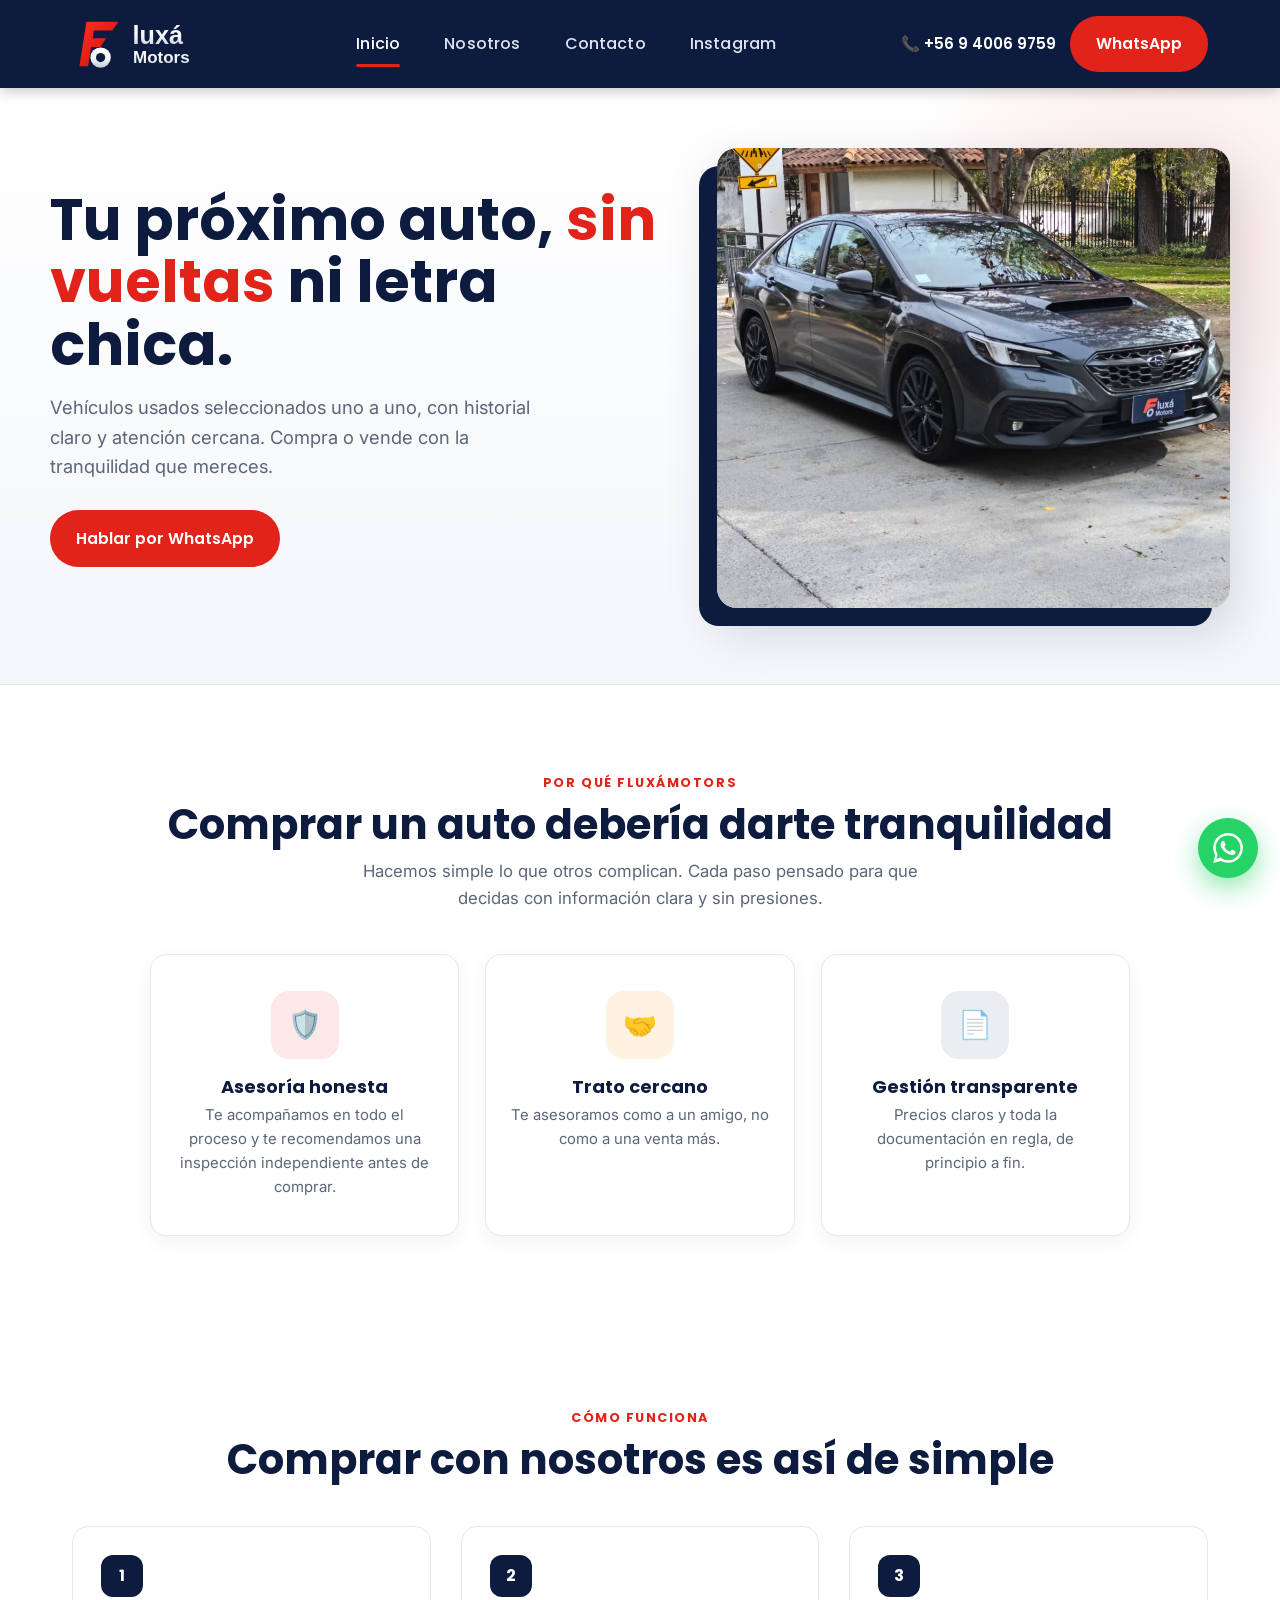
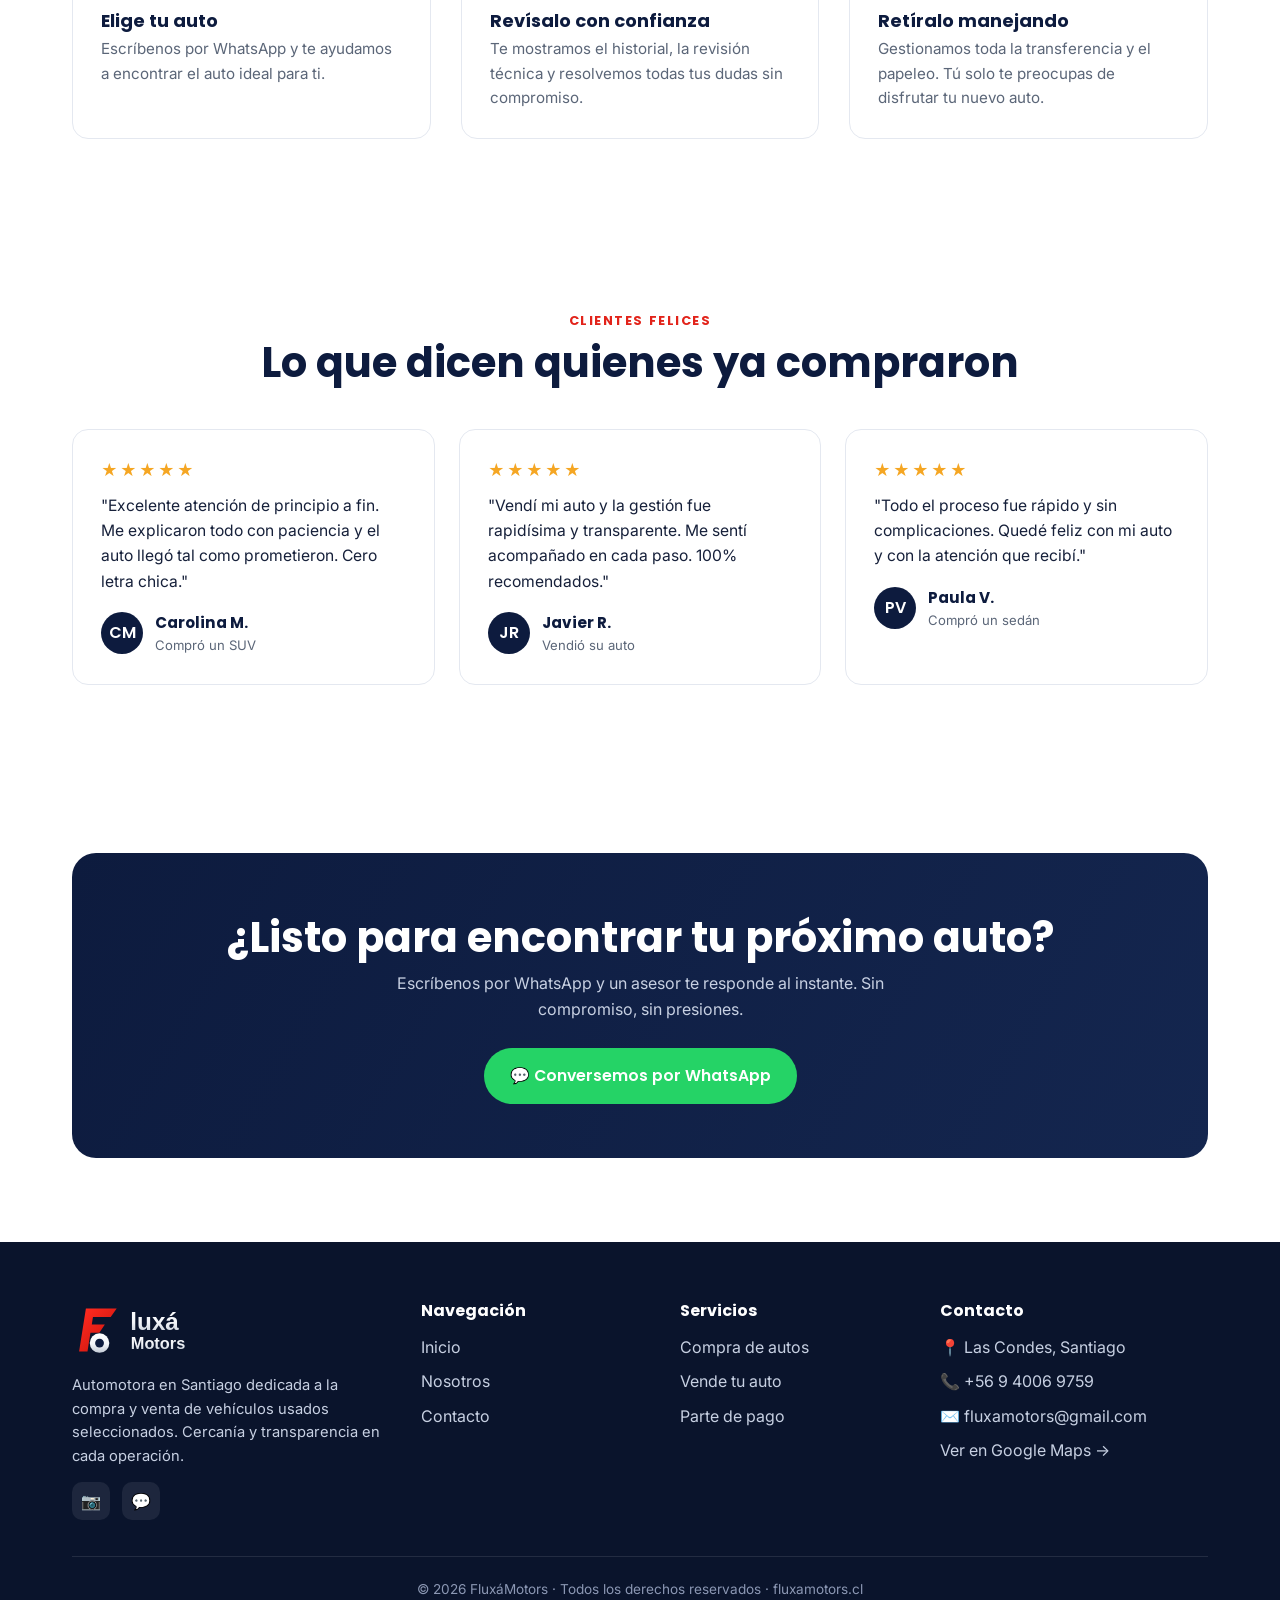
==== commit 182a08ba: "Add files via upload" ====
--- a/index.html
+++ b/index.html
@@ -160,8 +160,8 @@
     <div class="trust trust--3">
       <div class="trust__item">
         <div class="trust__icon">🛡️</div>
-        <h3>Autos verificados</h3>
-        <p>Revisión mecánica y documental antes de publicar. Sin sorpresas.</p>
+        <h3>Asesoría honesta</h3>
+        <p>Te acompañamos en todo el proceso y te recomendamos una inspección independiente antes de comprar.</p>
       </div>
       <div class="trust__item">
         <div class="trust__icon trust__icon--gold">🤝</div>
